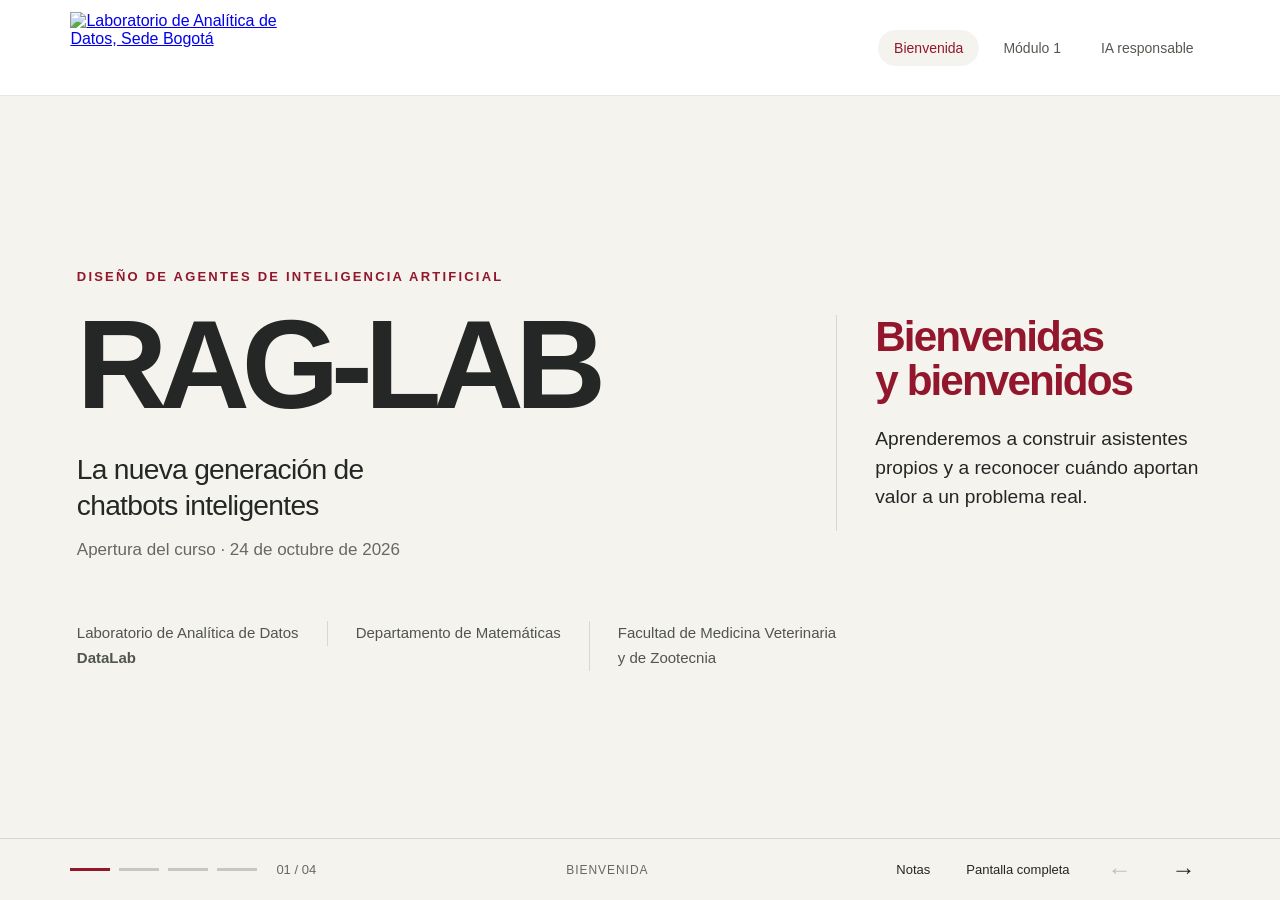
==== docs/index.html @ 407c7e9c "Merge branch 'DataLab-UNAL:DEV' into DEV" ====
<!doctype html>
<html lang="es">
<head><meta charset="utf-8"><meta name="viewport" content="width=device-width,initial-scale=1"><meta name="theme-color" content="#8f1428"><title>RAG-LAB · Bienvenida | DataLab UNAL</title>
<style>
:root{--paper:#f5f3ee;--ink:#242725;--red:#92172c;--muted:#656961;--line:#d7d8ce;--ease:cubic-bezier(.2,.7,.2,1)}*{box-sizing:border-box}body{margin:0;background:var(--paper);color:var(--ink);font-family:'Segoe UI',Arial,sans-serif}button,a{-webkit-tap-highlight-color:transparent}button{font:inherit;cursor:pointer}button:focus-visible,a:focus-visible{outline:3px solid #c79533;outline-offset:5px}button{color:inherit}header{height:96px;display:flex;justify-content:space-between;align-items:center;padding:0 5.5vw;background:white;border-bottom:1px solid #e8e6df;position:relative;z-index:3}.brand{display:flex;width:230px;height:72px;align-items:center;flex-shrink:0}.brand img{display:block;width:100%;height:100%;object-fit:contain}.site-nav{display:flex;align-items:center;gap:8px}.site-nav a{padding:10px 16px;border-radius:999px;color:#565951;font-size:14px;text-decoration:none;transition:background .2s,color .2s}.site-nav a:hover,.site-nav a[aria-current=page]{background:#f5f3ee;color:var(--red)}.deck{position:relative;height:calc(100svh - 158px);min-height:540px;overflow:hidden}.slide{position:absolute;inset:0;padding:4.4vh 6vw 4vh;display:flex;flex-direction:column;justify-content:center;visibility:hidden;opacity:0;transform:translateX(36px);transition:opacity .45s var(--ease),transform .6s var(--ease),visibility .6s}.slide.active{visibility:visible;opacity:1;transform:translateX(0);z-index:1}.eyebrow{text-transform:uppercase;font-size:13px;font-weight:600;letter-spacing:.17em;margin:0 0 20px;color:var(--red)}h1,h2,h3,p{margin-top:0}h1{font-size:clamp(80px,9.8vw,160px);line-height:.94;letter-spacing:-.065em;font-weight:650;margin:0 0 28px}h2{font-size:clamp(40px,4.5vw,70px);line-height:1.04;letter-spacing:-.045em;font-weight:600;margin-bottom:30px}h3{font-size:25px;font-weight:500;letter-spacing:-.025em}p{line-height:1.5}.cover{display:grid;grid-template-columns:1.3fr .7fr;gap:6vw;align-items:center}.cover-title{font-size:clamp(23px,2.2vw,34px);line-height:1.25;max-width:660px;font-weight:400;letter-spacing:-.025em;margin-bottom:14px}.subtitle{font-size:17px;color:var(--muted)}.welcome{border-left:1px solid var(--line);padding-left:3vw}.welcome h2{font-size:clamp(34px,3.3vw,53px);color:var(--red);margin-bottom:22px}.welcome p{font-size:clamp(17px,1.5vw,23px);max-width:360px}.institution{font-size:15px;line-height:1.65;color:#50554d;margin-top:42px;display:flex;gap:28px;align-items:flex-start}.institution span{max-width:370px}.institution span+span{border-left:1px solid var(--line);padding-left:28px}.date{margin-top:28px;font-size:14px;letter-spacing:.03em;color:var(--muted)}.course-head{display:flex;align-items:end;justify-content:space-between;gap:40px}.course-head h2{max-width:700px}.outcome{max-width:350px;font-size:19px;color:var(--muted)}.stats{display:flex;gap:40px;border-top:1px solid var(--line);border-bottom:1px solid var(--line);padding:20px 0;margin:0 0 32px}.stat{flex:1;line-height:1.4}.stat strong{font-size:clamp(27px,3vw,43px);letter-spacing:-.035em;font-weight:550;display:block}.stat span{font-size:15px;color:var(--muted)}.route{display:grid;grid-template-columns:repeat(4,1fr);gap:30px}.route article{border-top:3px solid var(--red);padding-top:15px}.route .step{font-size:12px;color:var(--red);letter-spacing:.12em}.route h3{margin:12px 0 9px;font-size:23px}.route p{font-size:16px;color:var(--muted);margin-bottom:0}.dark{background:#222923;color:#f5f3ee}.dark .eyebrow{color:#e8a5ac}.applications{display:grid;grid-template-columns:1.35fr .65fr;gap:7vw;align-items:center}.applications h2{margin-bottom:24px}.apps{display:flex;flex-direction:column}.app{border:0;border-bottom:1px solid #536050;background:transparent;padding:15px 0;display:flex;text-align:left;align-items:center;gap:20px;font-size:clamp(18px,1.8vw,27px);line-height:1.15;transition:color .2s}.app span{font-size:12px;color:#aeb7a7;min-width:18px}.app b{font-weight:400;margin-left:auto;color:#c8d5b8}.app[aria-pressed=true]{color:#e8b1b6}.demo{border-left:1px solid #536050;padding-left:3vw}.demo strong{font-size:clamp(60px,7.5vw,120px);line-height:1;letter-spacing:-.065em;font-weight:500;white-space:nowrap}.demo .minutes{font-size:23px;color:#d3dbc9;margin:6px 0 24px}.demo .detail{font-size:21px;line-height:1.45;min-height:100px}.demo small{display:block;color:#bac5b3;font-size:15px;line-height:1.5}.closing{display:grid;grid-template-columns:1.05fr .95fr;gap:7vw;align-items:center}.closing h2{font-size:clamp(44px,5.1vw,80px)}.closing .intro{font-size:22px;max-width:570px}.umbra{border-left:1px solid var(--line);padding-left:4vw}.umbra-word{font-size:clamp(45px,5vw,76px);font-weight:350;letter-spacing:-.045em;line-height:1;margin:15px 0 4px}.umbra-sub{font-size:12px;letter-spacing:.22em;margin-bottom:25px;color:var(--muted)}.umbra p{font-size:20px}.umbra a{display:inline-block;color:var(--red);font-size:16px;text-underline-offset:5px}.question{border-top:1px solid var(--line);margin-top:35px;padding-top:22px;font-size:clamp(22px,2.4vw,36px);color:var(--red);letter-spacing:-.025em;max-width:800px}.footer{height:62px;display:flex;align-items:center;justify-content:space-between;padding:0 5.5vw;background:var(--paper);position:relative;z-index:3;border-top:1px solid var(--line);gap:20px}.progress{display:flex;gap:9px;align-items:center}.dot{width:40px;height:20px;border:0;background:transparent;padding:8px 0}.dot:after{content:'';display:block;height:3px;background:#c7c8bf;transition:background .3s}.dot[aria-current=true]:after{background:var(--red)}.counter{font-size:13px;min-width:54px;color:var(--muted);margin-left:10px}.controls{display:flex;align-items:center;gap:12px}.controls button{border:0;background:transparent;font-size:13px;padding:9px 12px}.controls button:hover{background:#e7e5dd}.controls .arrow{font-size:24px;padding:3px 14px}.controls button:disabled{opacity:.25;cursor:default}.footer-label{font-size:12px;letter-spacing:.08em;color:var(--muted)}dialog{border:1px solid var(--line);border-radius:4px;padding:32px;background:var(--paper);color:var(--ink);max-width:680px;width:90vw;max-height:82vh}dialog::backdrop{background:#12201888;backdrop-filter:blur(5px)}dialog h2{font-size:30px;margin-bottom:20px}dialog p,dialog li{font-size:17px;line-height:1.6}dialog a{color:var(--red)}.close{float:right;border:0;background:transparent;font-size:24px}.source{font-size:13px!important;color:var(--muted);border-top:1px solid var(--line);padding-top:16px}.hint{position:fixed;bottom:82px;left:50%;transform:translateX(-50%);padding:10px 18px;background:#222923;color:white;font-size:14px;z-index:9;border-radius:4px;opacity:0;pointer-events:none;transition:opacity .2s}.hint.show{opacity:1}
@media(min-width:1600px){.slide{padding-left:8vw;padding-right:8vw}.institution{font-size:18px}.route p{font-size:20px}.route h3{font-size:29px}.eyebrow{font-size:16px}.stat span{font-size:19px}}
@media(max-height:780px) and (min-width:901px){header{height:94px}.deck{height:calc(100svh - 152px);min-height:480px}.footer{height:58px}.slide{padding-top:25px;padding-bottom:25px}h1{font-size:9vw;margin-bottom:20px}h2{font-size:4vw;margin-bottom:22px}.eyebrow{margin-bottom:15px}.institution{margin-top:25px}.stats{padding:14px 0;margin-bottom:22px}.date{margin-top:18px}.question{margin-top:20px;padding-top:18px}.app{padding:13px 0}}
@media(max-width:900px){header{height:88px;padding:0 22px}.brand{width:190px;height:62px}.site-nav{gap:2px}.site-nav a{padding:9px 12px;font-size:13px}.deck{height:calc(100svh - 150px);min-height:640px}.slide{padding:32px 6vw;justify-content:flex-start;overflow-y:auto}.cover,.applications,.closing{grid-template-columns:1fr;gap:28px}.cover h1{font-size:90px}.welcome,.demo,.umbra{border-left:0;padding-left:0}.welcome{border-top:1px solid var(--line);padding-top:22px}.welcome h2{font-size:34px;margin-bottom:10px}.welcome p{max-width:none;font-size:19px}.institution{margin-top:20px;font-size:13px;gap:15px}.institution span+span{padding-left:15px}.date{margin-top:18px}.course-head{display:block}.course-head h2{font-size:43px}.outcome{max-width:none;font-size:18px}.stats{gap:15px;padding:15px 0}.stat strong{font-size:26px}.stat span{font-size:13px}.route{grid-template-columns:1fr 1fr;gap:20px}.route h3{font-size:21px}.route p{font-size:15px}.applications h2{font-size:40px}.app{font-size:21px}.demo strong{font-size:64px}.demo{display:grid;grid-template-columns:1fr 1.6fr;column-gap:25px}.demo .minutes{grid-column:1;font-size:17px;margin:2px 0}.demo .detail{grid-column:2;grid-row:1/3;font-size:18px;min-height:0;margin:0}.demo small{grid-column:1/3;margin-top:16px}.closing h2{font-size:48px;margin-bottom:18px}.closing .intro{font-size:20px}.umbra{border-top:1px solid var(--line);padding-top:12px}.umbra-word{font-size:47px}.umbra-sub{margin-bottom:14px}.umbra p{font-size:18px}.question{margin-top:18px;padding-top:16px;font-size:26px}.footer{padding:0 20px}.footer-label{display:none}.controls{gap:0}.controls button{padding:8px}.dot{width:25px}}
@media(max-width:520px){header{padding:0 14px}.brand{width:142px;height:52px}.site-nav a{padding:8px 9px;font-size:12px}.deck{min-height:700px}.stats{flex-wrap:wrap}.stat{flex:1 1 40%}.route{gap:14px}.route h3{font-size:18px}.route p{font-size:14px}.cover h1{font-size:76px}.controls #full{display:none}.counter{margin-left:0}.footer{gap:5px}.controls .arrow{padding:3px 9px}}
.site-nav a{white-space:nowrap}
@media(max-width:480px){header{gap:6px}.brand{width:108px;height:44px}.site-nav{gap:0}.site-nav a{padding:7px 7px;font-size:11.5px}}
@media(prefers-reduced-motion:reduce){*{transition:none!important;scroll-behavior:auto!important}}
.audio-closing .closing{grid-template-columns:1.2fr .8fr;gap:5vw}.audio-closing h2{font-size:clamp(36px,3.8vw,60px);margin-bottom:24px}.audio-points{display:flex;flex-direction:column;gap:14px}.audio-points p{margin:0;line-height:1.35}.audio-points strong{display:block;font-size:21px;font-weight:600;color:var(--red);margin-bottom:3px}.audio-points span{display:block;font-size:18px;max-width:610px;color:#50554d}.audio-closing .question{margin-bottom:0;margin-top:24px;padding-top:18px;font-size:clamp(23px,2.4vw,35px)}
@media(max-width:900px){.audio-closing .closing{grid-template-columns:1fr;gap:22px}.audio-closing h2{font-size:39px}.audio-points{gap:12px}.audio-points strong{font-size:19px}.audio-points span{font-size:17px}.audio-closing .umbra-word{font-size:39px}.audio-closing .umbra p{font-size:17px}.audio-closing .question{font-size:23px}}
@media(max-height:780px) and (min-width:901px){.audio-closing h2{font-size:3.4vw;margin-bottom:20px}.audio-points{gap:12px}.audio-points strong{font-size:20px}.audio-points span{font-size:17px}}
@media print{header{height:100px}.deck{height:auto;overflow:visible}.slide{position:relative;visibility:visible;opacity:1;transform:none;height:calc(100vh - 100px);min-height:600px;break-after:page}.slide:not(:first-child){height:100vh}.footer,.hint,dialog{display:none}.dark{print-color-adjust:exact;-webkit-print-color-adjust:exact}@page{size:landscape;margin:0}}
</style></head>
<body>
<header><a class="brand" href="./index.html" aria-label="RAG-LAB, ir a bienvenida"><img src="./images/brand/datalab-header.png" alt="Laboratorio de Anal&#237;tica de Datos, Sede Bogot&#225;"></a><nav class="site-nav" aria-label="Navegaci&#243;n principal"><a href="./index.html" aria-current="page">Bienvenida</a><a href="./modulo-01.html">M&#243;dulo 1</a><a href="./modulo-etica.html">IA responsable</a></nav></header>
<main class="deck" aria-label="Presentación de bienvenida a RAG-LAB">
<section class="slide active" aria-label="1 de 4. Bienvenida" data-title="Bienvenida">
 <div class="cover"><div><p class="eyebrow">Diseño de agentes de inteligencia artificial</p><h1>RAG-LAB</h1><p class="cover-title">La nueva generación de<br>chatbots inteligentes</p><p class="subtitle">Apertura del curso · 24 de octubre de 2026</p></div><div class="welcome"><h2>Bienvenidas<br>y bienvenidos</h2><p>Aprenderemos a construir asistentes propios y a reconocer cuándo aportan valor a un problema real.</p></div></div>
 <div class="institution"><span>Laboratorio de Analítica de Datos<br><strong>DataLab</strong></span><span>Departamento de Matemáticas</span><span>Facultad de Medicina Veterinaria<br>y de Zootecnia</span></div>
</section>
<section class="slide" aria-label="2 de 4. El curso" data-title="El curso" inert>
 <p class="eyebrow">Nuestra ruta de aprendizaje</p><div class="course-head"><h2>Un chatbot RAG<br>propio y funcional</h2><p class="outcome">Comprender cómo funciona un RAG, construirlo y decidir en qué escenarios utilizarlo.</p></div>
 <div class="stats"><div class="stat"><strong>8 sesiones</strong><span>32 horas de formación virtual</span></div><div class="stat"><strong>Sábados</strong><span>8:00 a. m. a 12:00 m. · Colombia</span></div><div class="stat"><strong>24 oct. — 12 dic.</strong><span>2026</span></div></div>
 <div class="route"><article><span class="step">ENTORNO</span><h3>Preparar las herramientas</h3><p>Configuración y conexión con modelos de lenguaje.</p></article><article><span class="step">CONOCIMIENTO</span><h3>Organizar la información</h3><p>Representaciones vectoriales y búsqueda semántica.</p></article><article><span class="step">CONVERSACIÓN</span><h3>Construir el asistente</h3><p>Recuperación de información, generación y diseño de prompts.</p></article><article><span class="step">PROTOTIPO</span><h3>Ponerlo en funcionamiento</h3><p>Interfaz, despliegue y documentación del chatbot.</p></article></div>
</section>
<section class="slide dark" aria-label="3 de 4. Aplicaciones del DataLab" data-title="DataLab en acción" inert>
 <div class="applications"><div><p class="eyebrow">DataLab en acción</p><h2>Aplicaciones que<br>acompañan el curso</h2><div class="apps" aria-label="Áreas de aplicación"><button class="app" data-app="0" aria-pressed="true"><span>01</span>Seguridad<b>+</b></button><button class="app" data-app="1" aria-pressed="false"><span>02</span>Epidemiología animal<b>+</b></button><button class="app" data-app="2" aria-pressed="false"><span>03</span>Evaluación de riesgo de<br>iniciativas en territorios<b>+</b></button><button class="app" data-app="3" aria-pressed="false"><span>04</span>Otras aplicaciones del DataLab<b>+</b></button></div></div><div class="demo"><strong>10–15</strong><p class="minutes">minutos por demostración</p><p class="detail" id="appDetail" aria-live="polite">Ejemplos de aplicaciones desarrolladas por el DataLab en el ámbito de la seguridad.</p><small>En varias sesiones, el equipo compartirá desarrollos para conectar los contenidos con problemas de aplicación.</small></div></div>
</section>
<section class="slide audio-closing" aria-label="4 de 4. Conocimiento compartido, control y equipo invitado" data-title="Conocimiento y control" inert>
 <div class="closing"><div><p class="eyebrow">Aplicaciones con propósito</p><h2>Conocimiento compartido<br>y mayor control</h2><div class="audio-points"><p><strong>Una base común</strong><span>Información de la organización disponible para varias personas.</span></p><p><strong>Agentes con contexto</strong><span>Conocimiento relevante para apoyar decisiones y automatizar tareas.</span></p><p><strong>Opción de despliegue local</strong><span>Mayor control sobre los datos y menor dependencia de servicios externos, según la arquitectura.</span></p></div></div><div class="umbra"><p class="eyebrow">Ejemplos del equipo de</p><div class="umbra-word">Umbra</div><div class="umbra-sub">ATELIER TECHNOLOGY</div><p>Conoceremos aplicaciones y sistemas RAG desarrollados por su equipo para trabajar con el conocimiento de las organizaciones.</p><a href="https://umbrateliers.com/" target="_blank" rel="noopener noreferrer">Conocer Umbrateliers ↗</a></div></div><p class="question">¿En qué problema de su trabajo tendría sentido usar un RAG?</p>
</section>
</main>
<footer class="footer"><div class="progress" aria-label="Ir a una diapositiva"><button class="dot" aria-label="1. Bienvenida" aria-current="true" data-slide="0"></button><button class="dot" aria-label="2. El curso" aria-current="false" data-slide="1"></button><button class="dot" aria-label="3. DataLab en acción" aria-current="false" data-slide="2"></button><button class="dot" aria-label="4. Conocimiento y control" aria-current="false" data-slide="3"></button><span class="counter" id="counter" aria-live="polite">01 / 04</span></div><span class="footer-label" id="sectionTitle">BIENVENIDA</span><div class="controls"><button id="notes" title="Notas para presentar (N)">Notas</button><button id="full" title="Pantalla completa (F)">Pantalla completa</button><button class="arrow" id="prev" aria-label="Diapositiva anterior" disabled>←</button><button class="arrow" id="next" aria-label="Diapositiva siguiente">→</button></div></footer>
<dialog id="notesDialog"><button class="close" aria-label="Cerrar notas">×</button><h2>Notas para presentar</h2><div id="noteContent"></div><p class="source">Navegación: flechas, espacio o deslizamiento horizontal. Teclas 1–4: ir a una diapositiva. F: pantalla completa. N: notas. Esc: cerrar notas o salir de pantalla completa.</p></dialog><div class="hint" id="hint" role="status"></div>
<script>
const slides=[...document.querySelectorAll('.slide')],dots=[...document.querySelectorAll('.dot')],dialog=document.querySelector('#notesDialog');let current=0;
const notes=[
`<p>Buenos días. En nombre del Laboratorio de Analítica de Datos, DataLab, del Departamento de Matemáticas y de la Facultad de Medicina Veterinaria y de Zootecnia de la Universidad Nacional de Colombia, les damos la bienvenida a RAG-LAB.</p><p>Los agentes de inteligencia artificial despiertan mucho interés. En este curso nos interesa comprender su utilidad y reconocer cuándo una solución responde a una necesidad concreta de su organización, de su investigación o de su trabajo.</p><p>Gracias por acompañarnos. Vamos a explorar cómo construir asistentes propios, con información pertinente y criterios para decidir cómo utilizarlos.</p><p class="source">Fuentes: folleto actualizado, encargo de bienvenida institucional y audios del 23 de octubre de 2026, a las 10:53 a. m. y 1:28 p. m. Logos originales del archivo de fondo de Meet proporcionado.</p>`,
`<p>Nos encontraremos virtualmente durante ocho sábados, del 24 de octubre al 12 de diciembre de 2026, de ocho de la mañana a doce del mediodía, hora de Colombia.</p><p>El objetivo es desarrollar un prototipo funcional de chatbot RAG. RAG combina la recuperación de información relevante con la generación de respuestas mediante un modelo de lenguaje. Queremos entender qué hace, cómo funciona y en qué escenarios tiene sentido incorporarlo. Construirlo nos permitirá tomar decisiones mejor informadas sobre su uso.</p><p>Este recorrido resume los contenidos y no asigna un módulo específico a cada sesión. En uno de los audios se pregunta por la modalidad. La información actualizada confirma que el curso es virtual.</p><p class="source">Fuentes: “Información Curso DataLab-UNAL_mod.pdf” para fechas, modalidad, intensidad y objetivo. Documento de formulación HERMES para los ejes temáticos. El folleto actualizado sustituye el cronograma inicial de seis sesiones. Audios del 23 de octubre de 2026 a la 1:28:27 p. m. y 1:28:41 p. m. para motivación y consulta sobre modalidad.</p>`,
`<p>En varias sesiones complementaremos la formación con demostraciones de diez a quince minutos. El equipo del DataLab mostrará aplicaciones en seguridad, epidemiología animal, evaluación de riesgo de iniciativas en territorios y otras áreas de trabajo del laboratorio.</p><p>La idea es conocer desarrollos existentes, plantear preguntas y reconocer posibilidades para los proyectos de ustedes. Seleccione cada área en la diapositiva para destacarla.</p><p class="source">Fuentes: áreas indicadas en el encargo y conversación con Óscar Rodríguez del 23 de octubre de 2026. No se fija un calendario de demostraciones ni se atribuyen funcionalidades específicas a proyectos no documentados.</p>`,
`<p>Una motivación para desarrollar una solución propia es que varias personas puedan consultar una base de conocimiento común, con acceso y comportamiento definidos para su organización. Recuperar información de esa base no implica que el modelo se entrene con cada consulta.</p><p>Esa información también puede dar contexto a agentes que apoyan decisiones y automatizan tareas. El RAG aporta conocimiento relevante, pero la automatización requiere además las herramientas y los permisos correspondientes.</p><p>El despliegue local puede dar mayor control sobre los datos y reducir la dependencia de proveedores externos. Esto depende de la arquitectura completa: guardar documentos localmente no evita que se envíe información a un servicio externo si se usan sus modelos o APIs. La protección también requiere configurar accesos y seguridad. Lo presentamos como una opción, sin prometer que todo el curso opere sin servicios externos.</p><p>También conoceremos aplicaciones y sistemas RAG del equipo de Umbra Atelier Technology. Les invitamos a pensar en un problema de su trabajo o investigación y a preguntarse qué información necesitaría el asistente, quién lo utilizaría y si RAG es adecuado para ese caso. Bienvenidas y bienvenidos.</p><p class="source">Fuentes: audios del 23 de octubre de 2026, a las 10:53:29 a. m. y 1:28:27 p. m., conversación con Óscar Rodríguez y <a href="https://umbrateliers.com/" target="_blank" rel="noopener">sitio de Umbra Atelier Technology</a>. Se precisó el alcance del despliegue local para no equipararlo automáticamente con privacidad ni con independencia total. Umbra aparece en texto, sin recrear un logotipo oficial.</p>`
];
function go(n){current=Math.max(0,Math.min(3,n));slides.forEach((s,i)=>{s.classList.toggle('active',i===current);s.inert=i!==current;s.setAttribute('aria-hidden',i!==current)});dots.forEach((d,i)=>d.setAttribute('aria-current',i===current));document.querySelector('#counter').textContent=`0${current+1} / 04`;document.querySelector('#sectionTitle').textContent=slides[current].dataset.title.toUpperCase();document.querySelector('#prev').disabled=current===0;document.querySelector('#next').disabled=current===3;document.querySelector('#noteContent').innerHTML=notes[current];history.replaceState(null,'',`#${current+1}`)}
document.querySelector('#prev').onclick=()=>go(current-1);document.querySelector('#next').onclick=()=>go(current+1);dots.forEach(d=>d.onclick=()=>go(+d.dataset.slide));
document.querySelector('#notes').onclick=()=>{document.querySelector('#noteContent').innerHTML=notes[current];dialog.showModal()};document.querySelector('.close').onclick=()=>dialog.close();dialog.addEventListener('click',e=>{if(e.target===dialog){const r=dialog.getBoundingClientRect();if(e.clientX<r.left||e.clientX>r.right||e.clientY<r.top||e.clientY>r.bottom)dialog.close()}});
async function fullscreen(){try{if(document.fullscreenElement)await document.exitFullscreen();else await document.documentElement.requestFullscreen()}catch{const h=document.querySelector('#hint');h.textContent='Use F11 para activar la pantalla completa del navegador';h.classList.add('show');setTimeout(()=>h.classList.remove('show'),4000)}}document.querySelector('#full').onclick=fullscreen;document.addEventListener('fullscreenchange',()=>document.querySelector('#full').textContent=document.fullscreenElement?'Salir de pantalla completa':'Pantalla completa');
document.addEventListener('keydown',e=>{if(dialog.open)return;if(e.altKey||e.ctrlKey||e.metaKey)return;if(['ArrowRight','PageDown','ArrowLeft','PageUp','Home','End'].includes(e.key)||e.code==='Space'&&e.target===document.body){e.preventDefault();if(['ArrowRight','PageDown'].includes(e.key)||e.code==='Space')go(current+1);if(['ArrowLeft','PageUp'].includes(e.key))go(current-1);if(e.key==='Home')go(0);if(e.key==='End')go(3)}if(/^[1-4]$/.test(e.key))go(+e.key-1);if(e.key.toLowerCase()==='f')fullscreen();if(e.key.toLowerCase()==='n')document.querySelector('#notes').click()});
const details=['Ejemplos de aplicaciones desarrolladas por el DataLab en el ámbito de la seguridad.','Ejemplos de aplicaciones del DataLab en epidemiología animal.','Ejemplos del DataLab sobre evaluación de riesgo de iniciativas en territorios.','Otros desarrollos del laboratorio para ampliar la conversación sobre usos de la analítica de datos.'];document.querySelectorAll('.app').forEach(b=>b.onclick=()=>{document.querySelectorAll('.app').forEach(x=>x.setAttribute('aria-pressed',x===b));document.querySelector('#appDetail').textContent=details[+b.dataset.app]});let start=null;const deck=document.querySelector('.deck');deck.addEventListener('touchstart',e=>{start=[e.changedTouches[0].clientX,e.changedTouches[0].clientY]},{passive:true});deck.addEventListener('touchend',e=>{if(!start)return;const dx=e.changedTouches[0].clientX-start[0],dy=e.changedTouches[0].clientY-start[1];if(Math.abs(dx)>70&&Math.abs(dx)>Math.abs(dy)*1.5)go(current+(dx<0?1:-1));start=null},{passive:true});go(Number(location.hash.slice(1))-1||0);
</script></body></html>
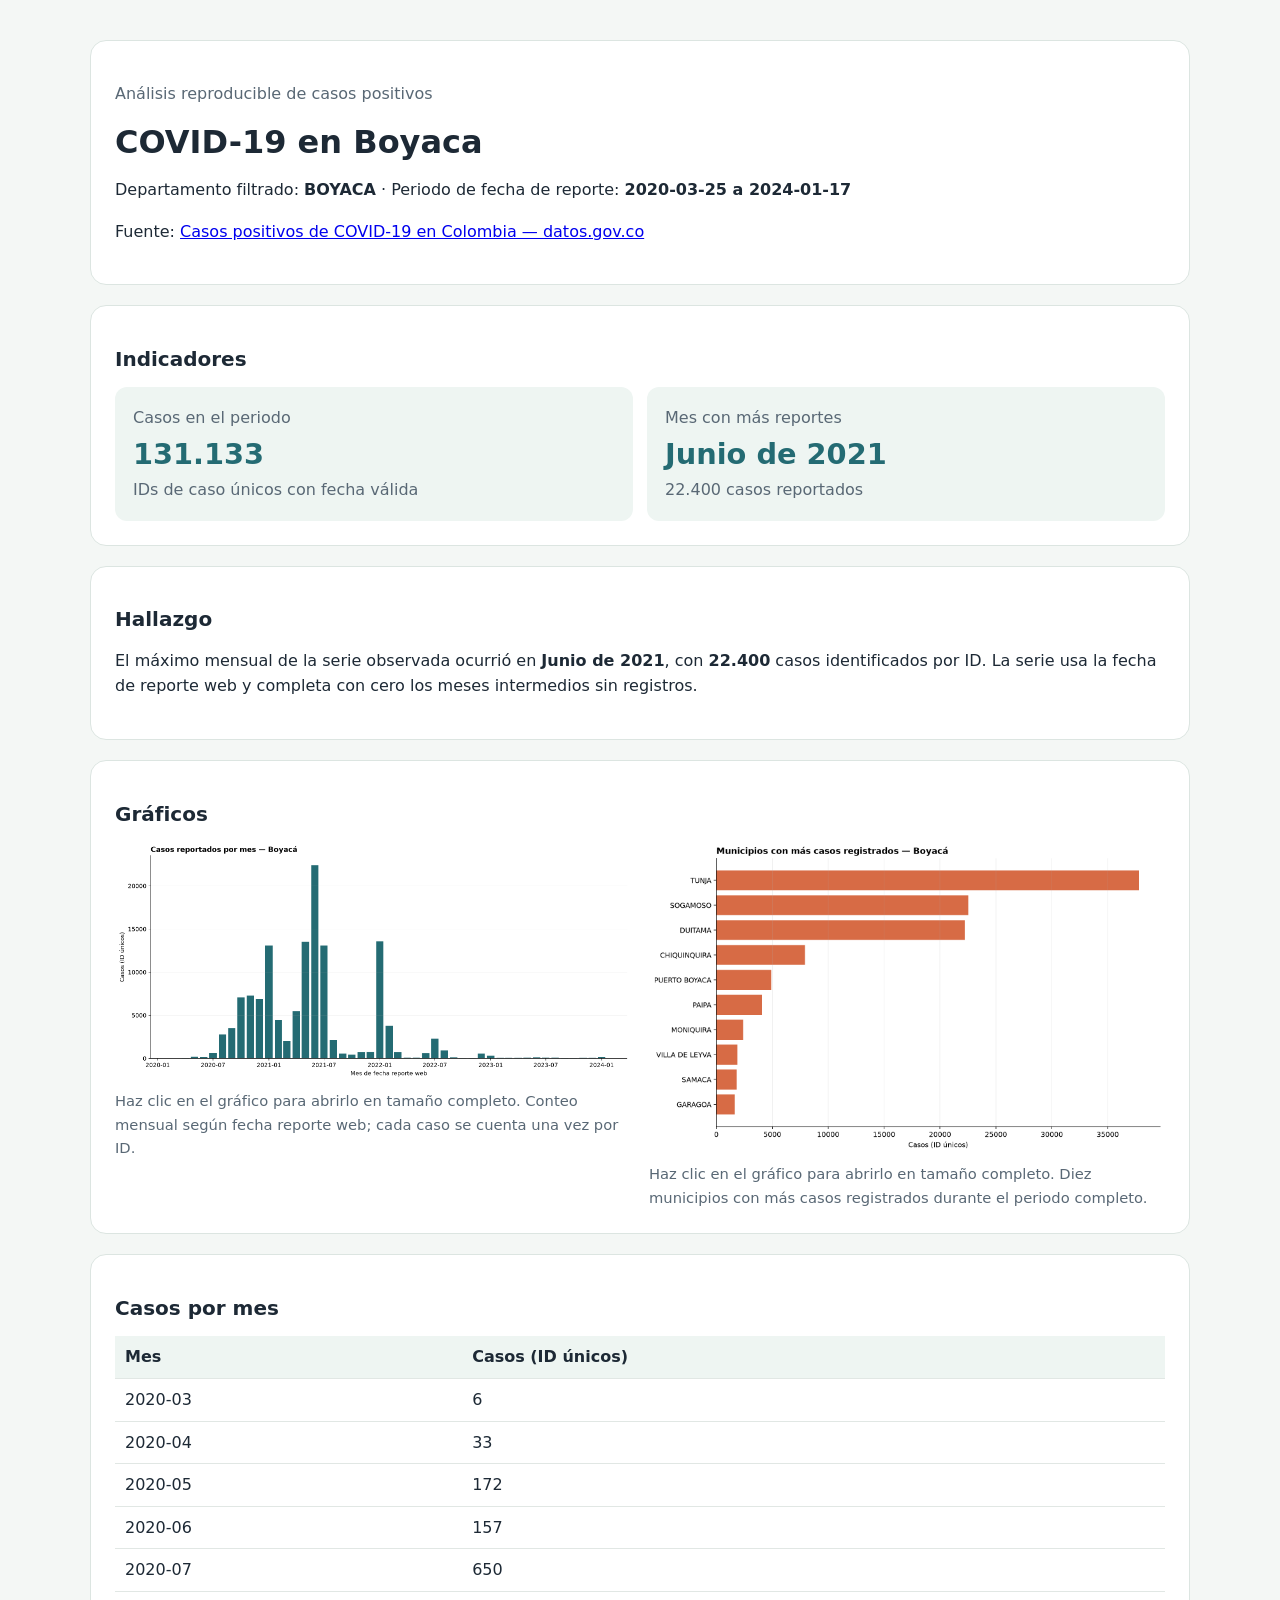
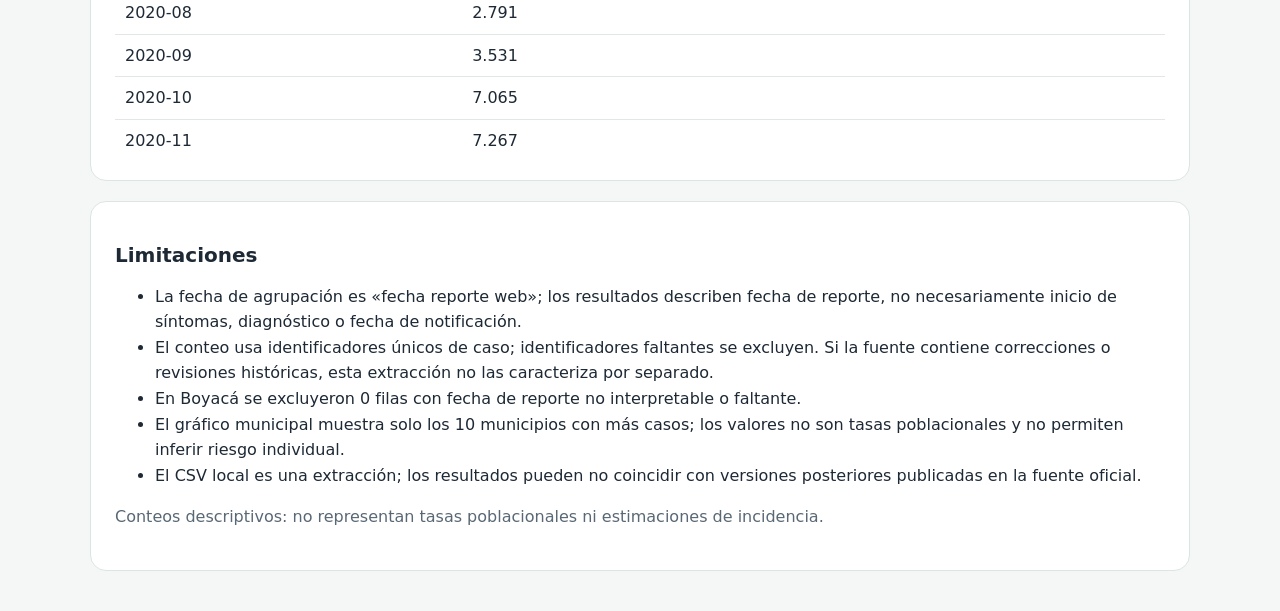
==== commit f29305f8: "Ejercicio analisis de covid" ====
--- a/docs/index.html
+++ b/docs/index.html
@@ -1,4 +1,6 @@
 <!doctype html>
+<!-- Entrada de GitHub Pages: redirige al tablero de COVID-19 en Boyacá. -->
+<script>window.location.replace("proyectos/demo-covid/index.html");</script>
 <html lang="es">
 <head><meta charset="utf-8"><meta name="viewport" content="width=device-width,initial-scale=1"><meta name="theme-color" content="#8f1428"><title>RAG-LAB · Bienvenida | DataLab UNAL</title>
 <style>
